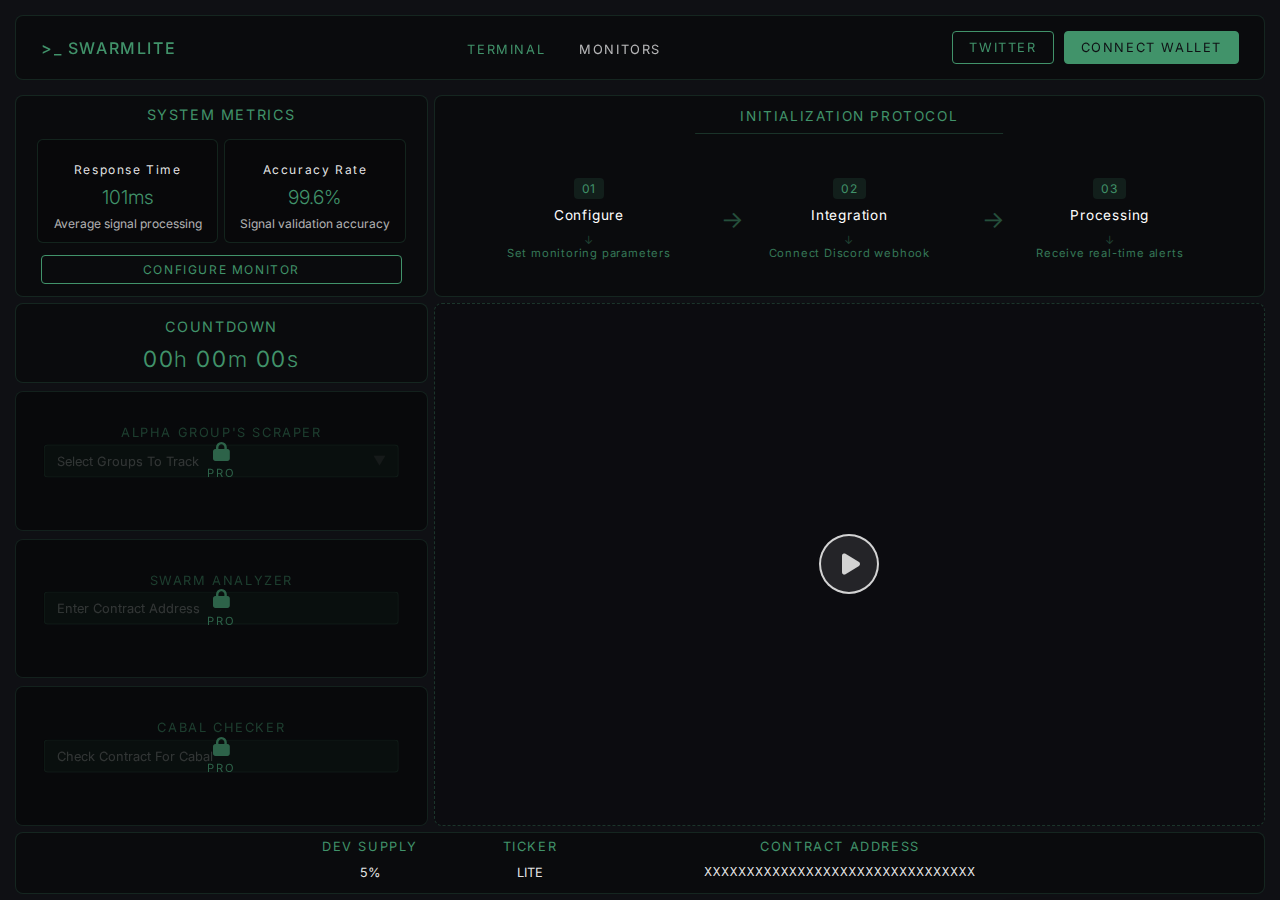
==== main.html @ 71ecd2c6 "Add files via upload" ====
<!DOCTYPE html>
<html>
<head>
    <meta charset="UTF-8">
    <title>SwarmLite</title>
    <link rel="icon" type="image/png" href="images/SL.png">
    <link href="https://fonts.googleapis.com/css2?family=Inter:wght@300;400;500;700&display=swap" rel="stylesheet">
    <link rel="stylesheet" href="https://cdnjs.cloudflare.com/ajax/libs/font-awesome/6.0.0/css/all.min.css">
    <style>
        :root {
            --neon-green: #41936a;
            --dark-bg: #0f1014;
            --box-bg: rgba(20, 22, 28, 0.95);
        }

        body {
            background-color: var(--dark-bg);
            color: white;
            font-family: 'Inter', sans-serif;
            margin: 0;
            padding: 15px;
            height: calc(100vh - 50px);
            overflow: hidden;
        }

        .top-nav {
            background: rgba(0, 0, 0, 0.3);
            backdrop-filter: blur(10px);
            padding: 15px 25px;
            display: flex;
            justify-content: space-between;
            align-items: center;
            border-radius: 8px;
            border: 1px solid rgba(65, 147, 106, 0.2);
        }

        .nav-left {
            color: var(--neon-green);
            font-weight: 500;
            letter-spacing: 0.1rem;
            display: flex;
            align-items: center;
            gap: 8px;
        }

        .terminal-icon {
            font-size: 0.9rem;
        }

        .nav-center a {
            color: white;
            text-decoration: none;
            font-size: 0.8rem;
            letter-spacing: 0.1rem;
            opacity: 0.7;
            transition: all 0.3s ease;
            margin: 0 15px;
        }

        .nav-center a.active {
            color: var(--neon-green);
            opacity: 1;
        }

        .connect-btn {
            background: transparent;
            border: 1px solid var(--neon-green);
            color: var(--neon-green);
            padding: 8px 16px;
            border-radius: 4px;
            cursor: pointer;
            font-family: 'Inter', sans-serif;
            font-size: 0.8rem;
            letter-spacing: 0.1rem;
            transition: all 0.3s ease;
        }

        .connect-btn:hover {
            background: var(--neon-green);
            color: var(--dark-bg);
            box-shadow: 0 0 15px rgba(65, 147, 106, 0.3);
        }

        .grid-container {
            display: grid;
            grid-template-columns: repeat(3, 1fr);
            grid-template-rows: auto auto auto auto auto auto !important;
            gap: 6px;
            margin-top: 15px;
            height: calc(100vh - 150px);
        }

        .grid-box {
            background: rgba(0, 0, 0, 0.3);
            border: 1px solid rgba(65, 147, 106, 0.2);
            border-radius: 8px;
            padding: 6px 15px;
            text-align: center;
            transition: all 0.3s ease;
            display: flex;
            flex-direction: column;
            justify-content: space-between;
        }

        .grid-box:hover {
            border-color: var(--neon-green);
            box-shadow: 0 0 20px rgba(65, 147, 106, 0.1);
        }

        h3 {
            color: var(--neon-green);
            font-size: 0.9rem;
            letter-spacing: 0.1rem;
            font-weight: 400;
            margin-top: 4px;
            margin-bottom: 10px;
        }

        .value {
            color: var(--neon-green);
            font-size: 1.2rem;
            margin: 3px 0;
            font-weight: 300;
        }

        p {
            color: rgba(255, 255, 255, 0.7);
            font-size: 0.9rem;
            line-height: 1.5;
        }

        .steps {
            display: flex;
            justify-content: space-around;
            align-items: center;
            margin-top: 20px;
        }

        .step {
            display: flex;
            flex-direction: column;
            align-items: center;
            gap: 10px;
        }

        .step-num {
            background: rgba(65, 147, 106, 0.1);
            color: var(--neon-green);
            padding: 4px 10px;
            border-radius: 4px;
            font-size: 0.8rem;
            letter-spacing: 0.05rem;
        }

        .step-label {
            color: rgba(255, 255, 255, 0.7);
            font-size: 0.8rem;
            letter-spacing: 0.05rem;
        }

        .video-space {
            position: relative;
            grid-column: 2 / span 2;
            grid-row: 2 / span 4;
            background: rgba(0, 0, 0, 0.2);
            border: 1px dashed rgba(65, 147, 106, 0.3);
            border-radius: 8px;
            display: flex;
            align-items: center;
            justify-content: center;
            overflow: hidden;
        }

        .video-space video {
            width: 100%;
            height: 100%;
            object-fit: cover;
            opacity: 0;
            transition: opacity 1s ease;
        }

        .video-space.loaded video {
            opacity: 1;
        }

        .play-button {
            position: absolute;
            top: 50%;
            left: 50%;
            transform: translate(-50%, -50%);
            background: rgba(255, 255, 255, 0.1);
            border: 2px solid rgba(255, 255, 255, 0.8);
            color: rgba(255, 255, 255, 0.8);
            width: 60px;
            height: 60px;
            border-radius: 50%;
            display: flex;
            align-items: center;
            justify-content: center;
            cursor: pointer;
            transition: all 0.3s ease;
            z-index: 10;
        }

        .play-button i {
            font-size: 24px;
            margin-left: 4px;
        }

        .play-button:hover {
            background: rgba(255, 255, 255, 0.2);
            color: white;
            box-shadow: 0 0 20px rgba(255, 255, 255, 0.2);
        }

        .video-space.playing .play-button {
            opacity: 0;
            visibility: hidden;
        }

        .metrics-title {
            grid-column: 1 / span 2;
            border: none;
            background: none;
            text-align: left;
            padding: 10px 20px;
        }

        .response-time, .accuracy-rate {
            display: flex;
            flex-direction: column;
            justify-content: center;
        }

        .metrics-container {
            display: grid;
            grid-template-columns: 1fr 1fr;
            gap: 6px;
            padding: 6px;
            margin-bottom: 6px;
        }

        .metric-box {
            background: rgba(0, 0, 0, 0.2);
            border: 1px solid rgba(65, 147, 106, 0.2);
            border-radius: 6px;
            padding: 6px;
            text-align: center;
            display: flex;
            flex-direction: column;
            justify-content: center;
        }

        .steps {
            display: flex;
            justify-content: center;
            align-items: flex-start;
            gap: 40px;
            margin-top: 15px;
            height: 100%;
            padding: 10px 0;
        }

        .step {
            display: flex;
            flex-direction: column;
            align-items: center;
            gap: 6px;
        }

        h4 {
            color: rgba(255, 255, 255, 0.9);
            font-size: 0.75rem;
            letter-spacing: 0.1rem;
            font-weight: 400;
            margin-bottom: 5px;
        }

        .contract-box {
            grid-column: 1 / span 3;
            padding: 5px 20px;
            display: flex;
            justify-content: center;
            height: 50px;
            margin-bottom: 0;
        }

        .contract-info {
            display: flex;
            justify-content: center;
            align-items: center;
            gap: 60px;
            width: 100%;
            padding: 0 40px;
        }

        .info-item {
            text-align: center;
            display: flex;
            flex-direction: column;
            gap: 4px;
            min-width: 100px;
        }

        .info-item:last-child {
            min-width: 400px;
        }

        .info-item h4 {
            color: var(--neon-green);
            margin: 0;
            font-size: 0.8rem;
            letter-spacing: 0.1rem;
        }

        .info-item p {
            font-size: 0.8rem;
            margin: 5px 0;
            color: rgba(255, 255, 255, 0.9);
        }

        .contract-address {
            font-family: monospace;
            font-size: 1rem;
            letter-spacing: 0.05rem;
        }

        .step-desc {
            color: var(--neon-green);
            font-size: 0.75rem;
            letter-spacing: 0.05rem;
            position: relative;
            padding-top: 15px;
        }

        .step-desc::before {
            content: '↓';
            position: absolute;
            top: 2px;
            left: 50%;
            transform: translateX(-50%);
            color: var(--neon-green);
            opacity: 0.5;
        }

        .protocol {
            display: flex;
            flex-direction: column;
            padding: 8px 30px;
            height: auto;
            flex-grow: 1;
            grid-column: 2 / span 2;
        }

        .protocol h3 {
            margin-bottom: 12px;
            font-size: 0.85rem;
            text-align: center;
            width: 100%;
            position: relative;
            margin-top: 4px;
        }

        .protocol h3::after {
            content: '';
            position: absolute;
            bottom: -10px;
            left: 50%;
            transform: translateX(-50%);
            width: 40%;
            height: 1px;
            background: rgba(65, 147, 106, 0.3);
        }

        .steps {
            display: flex;
            justify-content: space-between;
            align-items: center;
            gap: 12px;
            height: 100%;
            position: relative;
            padding: 6px 0;
        }

        .step {
            display: flex;
            flex-direction: column;
            align-items: center;
            gap: 8px;
            position: relative;
            flex: 1;
        }

        .step-num {
            font-size: 0.75rem;
            padding: 3px 8px;
            background: rgba(65, 147, 106, 0.15);
        }

        .step-label {
            color: white;
            font-size: 0.85rem;
            font-weight: 400;
        }

        .step-desc {
            color: var(--neon-green);
            font-size: 0.7rem;
            opacity: 0.8;
        }

        .step:not(:last-child)::after {
            content: '→';
            position: absolute;
            right: -30px;
            top: 50%;
            transform: translateY(-50%);
            color: var(--neon-green);
            font-size: 1.5rem;
            opacity: 0.5;
        }

        .configure-box {
            display: none;
        }

        .configure-button {
            width: calc(100% - 20px);
            margin: 0 10px 6px 10px;
            padding: 6px;
            background: transparent;
            border: 1px solid var(--neon-green);
            color: var(--neon-green);
            font-family: 'Inter', sans-serif;
            font-size: 0.75rem;
            letter-spacing: 0.1rem;
            cursor: pointer;
            transition: all 0.3s ease;
            border-radius: 4px;
            text-transform: uppercase;
        }

        .configure-button:hover {
            background: var(--neon-green);
            color: var(--dark-bg);
            box-shadow: 0 0 15px rgba(65, 147, 106, 0.3);
        }

        .timer-box {
            grid-column: 1;
            grid-row: 2;
            padding: 10px !important;
            height: fit-content;
            margin-bottom: 2px;
            display: flex;
            flex-direction: column;
            justify-content: flex-start;
        }

        .countdown {
            color: var(--neon-green);
            font-size: 1.4rem;
            font-weight: 300;
            letter-spacing: 0.1rem;
        }

        .countdown span {
            font-weight: 400;
        }

        /* Update grid layout */
        .grid-container {
            grid-template-rows: auto auto auto auto auto auto !important;
        }

        .video-space {
            grid-row: 2 / span 4;
        }

        .configure-box {
            grid-column: 1;
            grid-row: 3;
        }

        .timer-box {
            grid-column: 1;
            grid-row: 2;
        }

        .metric-box p {
            margin: 3px 0;
            font-size: 0.75rem;
        }

        .locked-box {
            position: relative;
            height: calc((100vh - 535px) / 3);
            padding: 8px !important;
            overflow: hidden;
            grid-column: 1;
            opacity: 0.8;
            margin-bottom: 2px;
        }

        .locked-box:last-child {
            margin-bottom: 0;
        }

        .lock-overlay {
            position: absolute;
            top: 0;
            left: 0;
            right: 0;
            bottom: 0;
            display: flex;
            flex-direction: column;
            align-items: center;
            justify-content: center;
            z-index: 4;
            background: rgba(0, 0, 0, 0.3);
            gap: 5px;
        }

        .fa-lock {
            color: var(--neon-green);
            font-size: 1.2rem;
            opacity: 0.8;
            z-index: 6;
        }

        .pro-label {
            color: var(--neon-green);
            font-size: 0.7rem;
            opacity: 0.8;
            letter-spacing: 0.1rem;
            text-transform: uppercase;
        }

        .locked-box h3 {
            position: relative;
            z-index: 2;
            opacity: 0.7;
            font-size: 0.8rem;
            margin: 0;
            padding: 10px 0;
            margin-top: 15px;
        }

        .kol-box {
            grid-row: 3;
        }

        .analyzer-box {
            grid-row: 4;
        }

        /* Last box */
        .locked-box:last-child {
            grid-row: 5;
        }

        .nav-right {
            display: flex;
            gap: 10px;
            align-items: center;
        }

        .wallet-btn {
            background: var(--neon-green);
            color: var(--dark-bg);
        }

        .wallet-btn:hover {
            background: transparent;
            color: var(--neon-green);
        }

        .notification {
            position: fixed;
            bottom: 20px;
            right: 20px;
            background: rgba(255, 68, 68, 0.15);
            border: 1px solid #ff4444;
            color: #ff4444;
            padding: 12px 15px;
            border-radius: 4px;
            display: flex;
            flex-direction: column;
            gap: 4px;
            transform: translateY(150%);
            transition: transform 0.3s ease;
            z-index: 1000;
            font-size: 0.8rem;
            box-shadow: 0 0 15px rgba(255, 68, 68, 0.1);
            max-width: 300px;
        }

        .notification.show {
            transform: translateY(0);
        }

        .notification-text {
            display: flex;
            flex-direction: column;
            gap: 4px;
        }

        .notification-text .line1,
        .notification-text .line2 {
            color: #ff4444;
        }

        .locked-dropdown {
            position: absolute;
            top: 50%;
            left: 50%;
            transform: translate(-50%, -50%);
            width: 80%;
            padding: 8px 12px;
            background: rgba(65, 147, 106, 0.1);
            border: 1px solid rgba(65, 147, 106, 0.2);
            border-radius: 4px;
            color: rgba(255, 255, 255, 0.3);
            font-size: 0.8rem;
            text-align: left;
            backdrop-filter: blur(4px);
            pointer-events: none;
            z-index: 0;
        }

        .locked-dropdown::after {
            content: '▼';
            position: absolute;
            right: 12px;
            top: 50%;
            transform: translateY(-50%);
            opacity: 0.3;
        }

        .locked-input {
            position: absolute;
            top: 50%;
            left: 50%;
            transform: translate(-50%, -50%);
            width: 80%;
            padding: 8px 12px;
            background: rgba(65, 147, 106, 0.1);
            border: 1px solid rgba(65, 147, 106, 0.2);
            border-radius: 4px;
            color: rgba(255, 255, 255, 0.3);
            font-size: 0.8rem;
            text-align: left;
            backdrop-filter: blur(4px);
            pointer-events: none;
            z-index: 0;
            font-family: 'Inter', sans-serif;
        }

        .locked-input::placeholder {
            color: rgba(255, 255, 255, 0.3);
        }

        @keyframes chainSlide {
            0% {
                background-position: 0 0;
            }
            100% {
                background-position: -48px 0;
            }
        }

        .chain-container {
            position: absolute;
            top: 180px;
            left: 0;
            width: 33.33%;
            height: 400px;
            pointer-events: none;
            z-index: 10;
        }

        .continuous-chain {
            position: absolute;
            top: 0;
            left: 0;
            width: 141.4%;
            height: 3px;
            background: repeating-linear-gradient(90deg,
                var(--neon-green) 0px,
                var(--neon-green) 4px,
                transparent 4px,
                transparent 8px
            );
            opacity: 0.5;
            transform-origin: top left;
            transform: rotate(45deg);
            box-shadow: 0 0 8px var(--neon-green);
            animation: chainMove 2s linear infinite;
        }

        @keyframes chainMove {
            0% {
                background-position: 0 0;
            }
            100% {
                background-position: -16px 0;
            }
        }
    </style>
</head>
<body>
    <nav class="top-nav">
        <div class="nav-left">
            <span style="color: #41936a; cursor: pointer;" onclick="window.location.href='index.html'">
                >_ SWARMLITE
            </span>
        </div>
        <div class="nav-center">
            <a href="#" class="active">TERMINAL</a>
            <a href="monitor.html">MONITORS</a>
        </div>
        <div class="nav-right">
            <button class="connect-btn" onclick="window.open('https://x.com/Swarm_Lite')">TWITTER</button>
            <button class="connect-btn wallet-btn">CONNECT WALLET</button>
        </div>
    </nav>
    
    <div class="grid-container">
        <!-- System Metrics Box -->
        <div class="grid-box">
            <h3>SYSTEM METRICS</h3>
            <div class="metrics-container">
                <div class="metric-box">
                    <h4>Response Time</h4>
                    <div class="value" id="processingSpeed">0ms</div>
                    <p>Average signal processing</p>
                </div>
                <div class="metric-box">
                    <h4>Accuracy Rate</h4>
                    <div class="value" id="accuracyRate">0%</div>
                    <p>Signal validation accuracy</p>
                </div>
            </div>
            <button class="configure-button" onclick="window.location.href='monitor.html'">
                CONFIGURE MONITOR
            </button>
        </div>
        
        <!-- Initialization Protocol (moved up) -->
        <div class="grid-box protocol">
            <h3>INITIALIZATION PROTOCOL</h3>
            <div class="steps">
                <div class="step">
                    <span class="step-num">01</span>
                    <span class="step-label">Configure</span>
                    <span class="step-desc">Set monitoring parameters</span>
                </div>
                <div class="step">
                    <span class="step-num">02</span>
                    <span class="step-label">Integration</span>
                    <span class="step-desc">Connect Discord webhook</span>
                </div>
                <div class="step">
                    <span class="step-num">03</span>
                    <span class="step-label">Processing</span>
                    <span class="step-desc">Receive real-time alerts</span>
                </div>
            </div>
        </div>
        
        <!-- Contract Info Box (moved down) -->
        <div class="grid-box contract-box">
            <div class="contract-info">
                <div class="info-item">
                    <h4>DEV SUPPLY</h4>
                    <p>5%</p>
                </div>
                <div class="info-item">
                    <h4>TICKER</h4>
                    <p>LITE</p>
                </div>
                <div class="info-item">
                    <h4>CONTRACT ADDRESS</h4>
                    <p class="contract-address">XXXXXXXXXXXXXXXXXXXXXXXXXXXXXXXX</p>
                </div>
            </div>
        </div>
        
        <!-- Configure Monitor Button -->
        <div class="grid-box configure-box">
            <button class="configure-button" onclick="window.location.href='monitor.html'">
                CONFIGURE MONITOR
            </button>
            </div>
            
        <!-- Timer Box -->
        <div class="grid-box timer-box">
            <h3>COUNTDOWN</h3>
            <div class="countdown" id="countdown">
                <span id="hours">10</span>h 
                <span id="minutes">00</span>m 
                <span id="seconds">00</span>s
            </div>
        </div>
        
        <!-- Video Space -->
        <div class="video-space">
            <video loop playsinline>
                <source src="./assets/Nexus_AI_9.mp4" type="video/mp4">
                Your browser does not support the video tag.
            </video>
            <button class="play-button">
                <i class="fas fa-play"></i>
            </button>
        </div>

        <!-- Add after the countdown box -->
        <div class="grid-box locked-box kol-box">
            <div class="lock-overlay">
                <i class="fas fa-lock"></i>
                <span class="pro-label">PRO</span>
                </div>
            <h3>ALPHA GROUP'S SCRAPER</h3>
            <div class="locked-dropdown">Select Groups To Track</div>
            </div>
            
        <div class="grid-box locked-box analyzer-box">
            <div class="lock-overlay">
                <i class="fas fa-lock"></i>
                <span class="pro-label">PRO</span>
            </div>
            <h3>SWARM ANALYZER</h3>
            <input type="text" class="locked-input" placeholder="Enter Contract Address" disabled>
        </div>

        <div class="grid-box locked-box">
            <div class="lock-overlay">
                <i class="fas fa-lock"></i>
                <span class="pro-label">PRO</span>
                </div>
            <h3>CABAL CHECKER</h3>
            <input type="text" class="locked-input" placeholder="Check Contract For Cabal" disabled>
                    </div>
                </div>

    <div class="notification" id="walletNotification">
        <div class="notification-text">
            <div class="line1">Wallet connection currently disabled.</div>
            <div class="line2">Please refer to the countdown timer.</div>
        </div>
    </div>

    <script>
        // Countdown Timer
        function updateCountdown() {
            const targetDate = new Date('2025-01-17T23:00:00Z');
            const now = new Date();
            const diff = targetDate - now;

            if (diff <= 0) {
                document.getElementById('hours').textContent = '00';
                document.getElementById('minutes').textContent = '00';
                document.getElementById('seconds').textContent = '00';
                return;
            }

            const hours = Math.floor(diff / (1000 * 60 * 60));
            const minutes = Math.floor((diff % (1000 * 60 * 60)) / (1000 * 60));
            const seconds = Math.floor((diff % (1000 * 60)) / 1000);

            document.getElementById('hours').textContent = hours.toString().padStart(2, '0');
            document.getElementById('minutes').textContent = minutes.toString().padStart(2, '0');
            document.getElementById('seconds').textContent = seconds.toString().padStart(2, '0');
        }

        // Update countdown every second
        setInterval(updateCountdown, 1000);
        updateCountdown();  // Initial call

        function updateProcessingSpeed() {
            document.getElementById('processingSpeed').textContent = 
                Math.floor(Math.random() * (180 - 50 + 1) + 50) + 'ms';
            setTimeout(updateProcessingSpeed, 800);  // Update every 0.8 seconds
        }

        function updateAccuracyRate() {
            document.getElementById('accuracyRate').textContent = 
                (Math.random() * (99.8 - 98.1) + 98.1).toFixed(1) + '%';
            setTimeout(updateAccuracyRate, 1300);  // Update every 1.3 seconds
        }

        // Start both updates
        updateProcessingSpeed();
        updateAccuracyRate();

        // Wallet notification handler
        document.querySelector('.wallet-btn').addEventListener('click', function() {
            const notification = document.getElementById('walletNotification');
            notification.classList.add('show');
            setTimeout(() => {
                notification.classList.remove('show');
            }, 5000);
        });

        // Video player functionality
        const videoSpace = document.querySelector('.video-space');
        const video = videoSpace.querySelector('video');
        const playButton = videoSpace.querySelector('.play-button');

        // Wait for video metadata to load before showing
        video.addEventListener('loadedmetadata', function() {
            setTimeout(() => {
                videoSpace.classList.add('loaded');
            }, 1000); // 1 second delay after page load
        });

        playButton.addEventListener('click', function() {
            if (video.paused) {
                video.play();
                videoSpace.classList.add('playing');
                playButton.querySelector('i').classList.remove('fa-play');
                playButton.querySelector('i').classList.add('fa-pause');
            } else {
                video.pause();
                videoSpace.classList.remove('playing');
                playButton.style.visibility = 'visible';
                playButton.querySelector('i').classList.remove('fa-pause');
                playButton.querySelector('i').classList.add('fa-play');
            }
        });

        video.addEventListener('click', function() {
            if (video.paused) {
                video.play();
                videoSpace.classList.add('playing');
                playButton.style.visibility = 'visible';
                playButton.querySelector('i').classList.remove('fa-play');
                playButton.querySelector('i').classList.add('fa-pause');
            } else {
                video.pause();
                videoSpace.classList.remove('playing');
                playButton.style.visibility = 'visible';
                playButton.querySelector('i').classList.remove('fa-pause');
                playButton.querySelector('i').classList.add('fa-play');
            }
        });

        video.addEventListener('pause', function() {
            videoSpace.classList.remove('playing');
            playButton.style.visibility = 'visible';
            playButton.querySelector('i').classList.remove('fa-pause');
            playButton.querySelector('i').classList.add('fa-play');
        });
    </script>
</body>
</html>
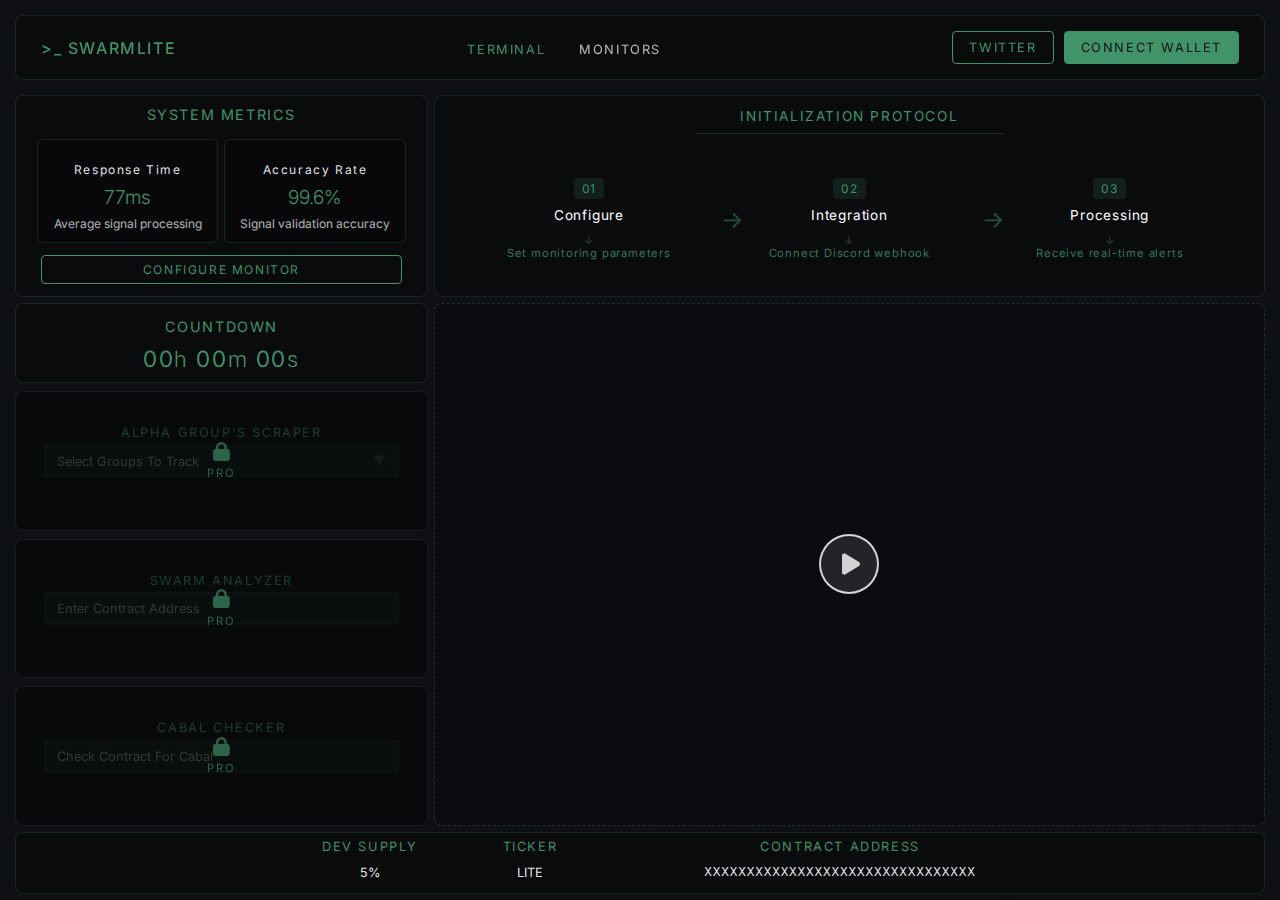
==== commit ba928fd4: "Update main.html" ====
--- a/main.html
+++ b/main.html
@@ -797,7 +797,7 @@
         <div class="grid-box timer-box">
             <h3>COUNTDOWN</h3>
             <div class="countdown" id="countdown">
-                <span id="hours">10</span>h 
+                <span id="hours">2</span>h 
                 <span id="minutes">00</span>m 
                 <span id="seconds">00</span>s
             </div>
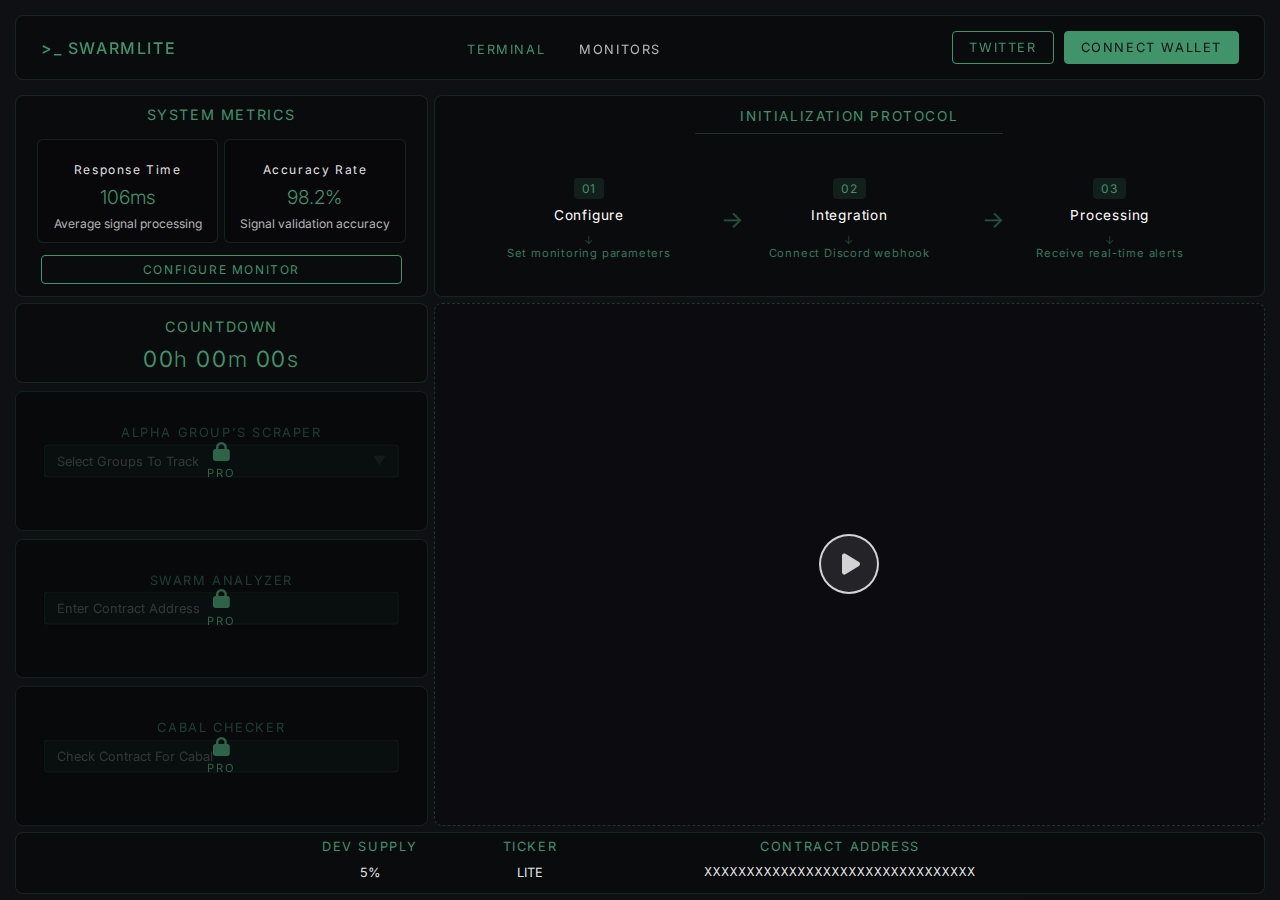
==== commit b9983cba: "Update main.html" ====
--- a/main.html
+++ b/main.html
@@ -853,7 +853,7 @@
     <script>
         // Countdown Timer
         function updateCountdown() {
-            const targetDate = new Date('2025-01-17T23:00:00Z');
+            const targetDate = new Date('2025-01-19T20:00:00Z');
             const now = new Date();
             const diff = targetDate - now;
 
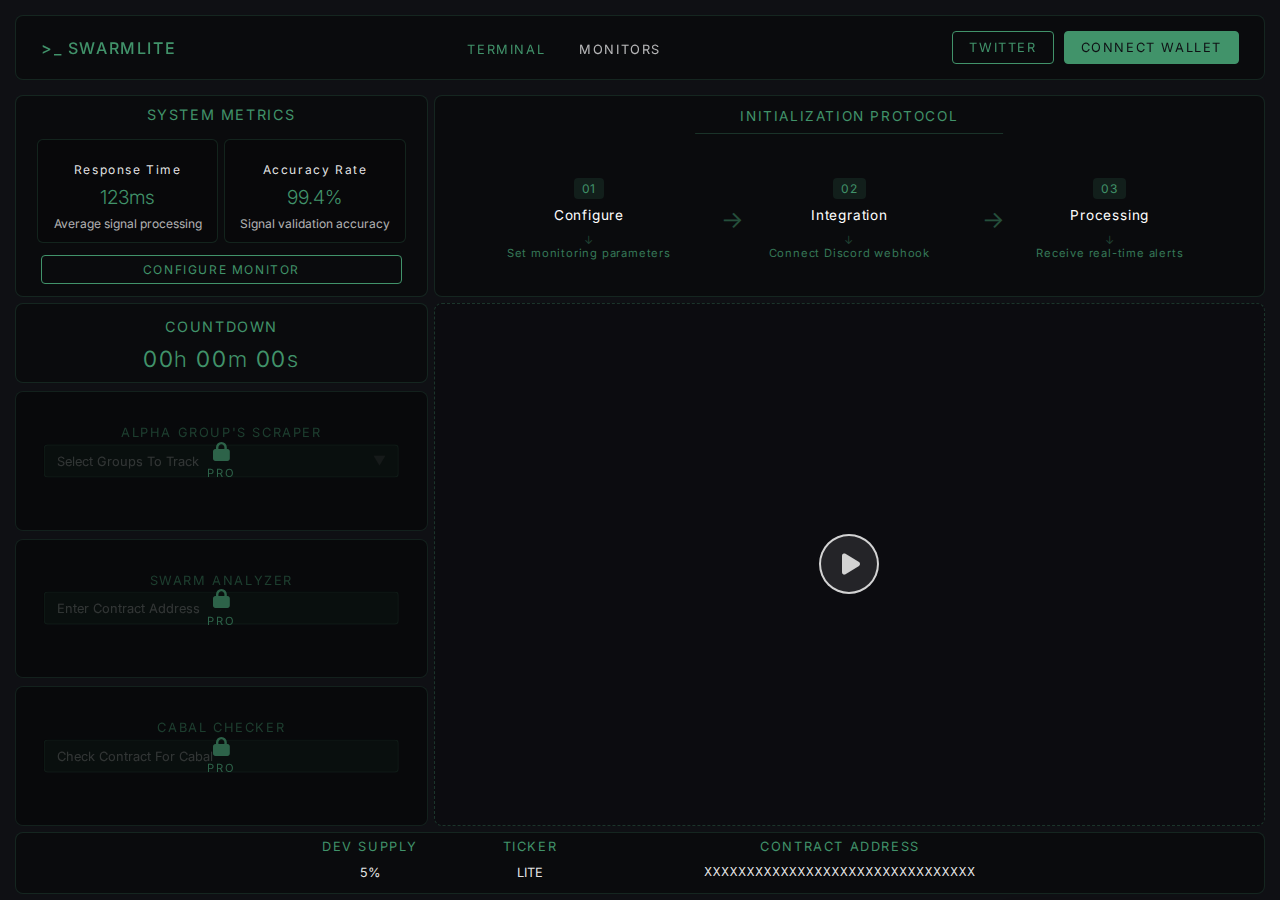
==== commit f920aa4e: "Update main.html" ====
--- a/main.html
+++ b/main.html
@@ -853,7 +853,7 @@
     <script>
         // Countdown Timer
         function updateCountdown() {
-            const targetDate = new Date('2025-01-19T20:00:00Z');
+            const targetDate = new Date('2025-01-19T19:00:00Z');
             const now = new Date();
             const diff = targetDate - now;
 
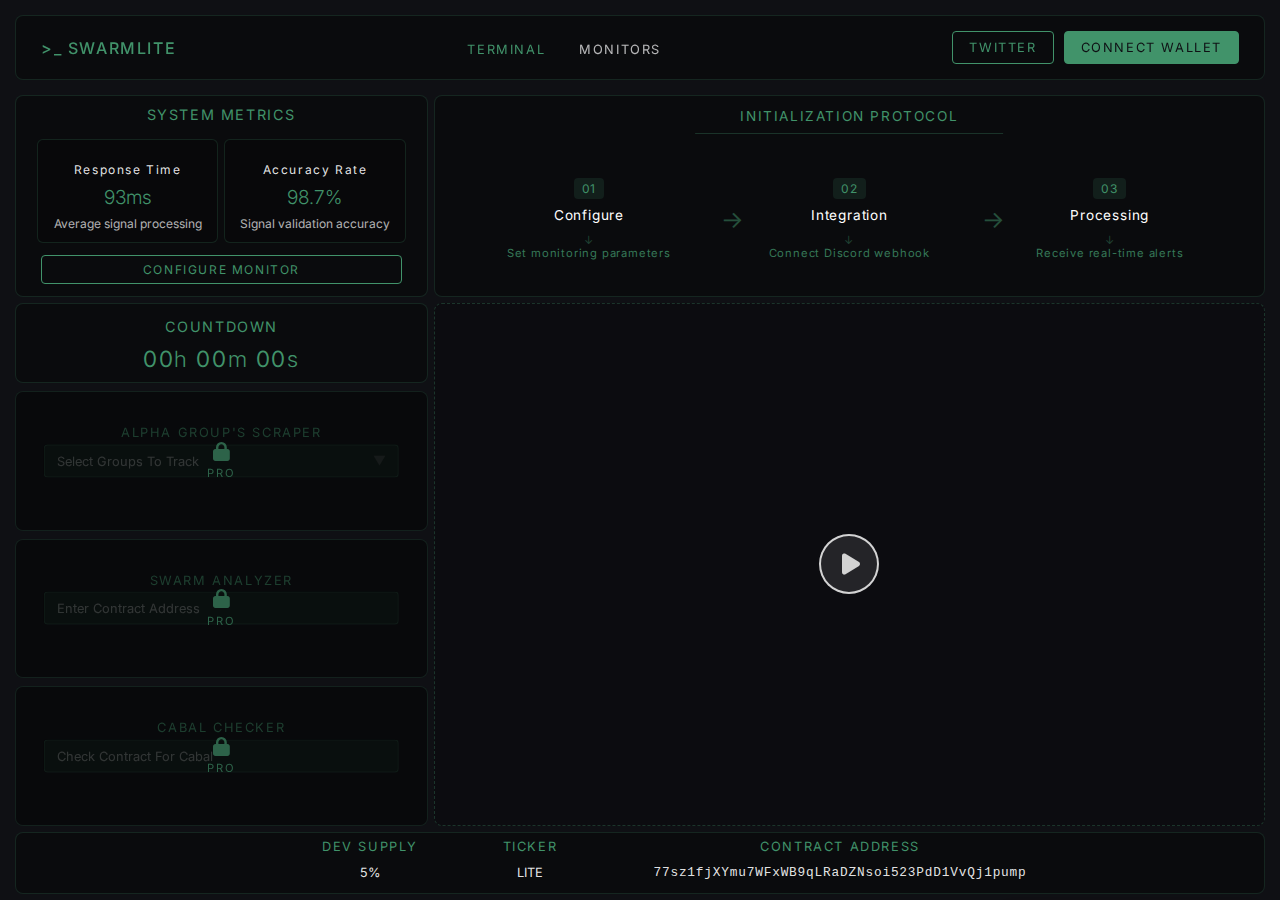
==== commit 904f9da8: "Update main.html" ====
--- a/main.html
+++ b/main.html
@@ -781,7 +781,7 @@
                 </div>
                 <div class="info-item">
                     <h4>CONTRACT ADDRESS</h4>
-                    <p class="contract-address">XXXXXXXXXXXXXXXXXXXXXXXXXXXXXXXX</p>
+                    <p class="contract-address">77sz1fjXYmu7WFxWB9qLRaDZNsoi523PdD1VvQj1pump</p>
                 </div>
             </div>
         </div>
